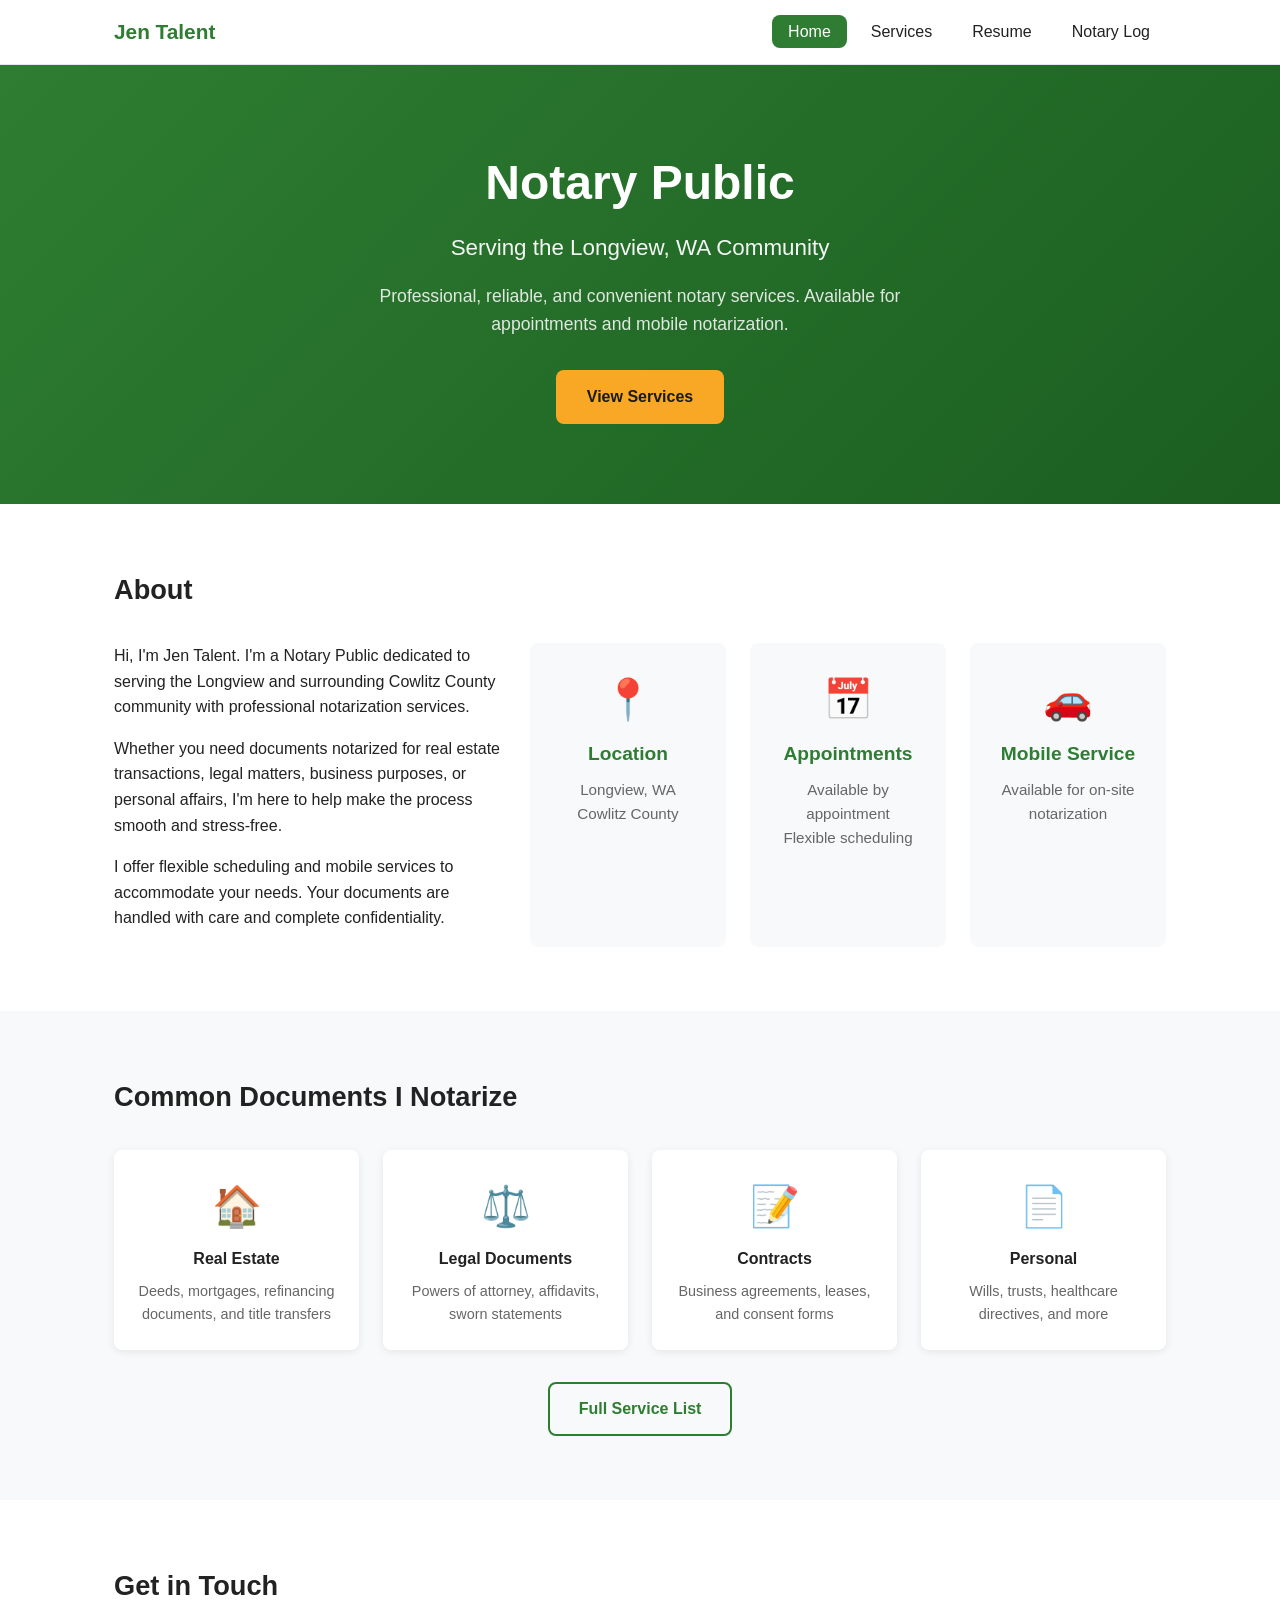
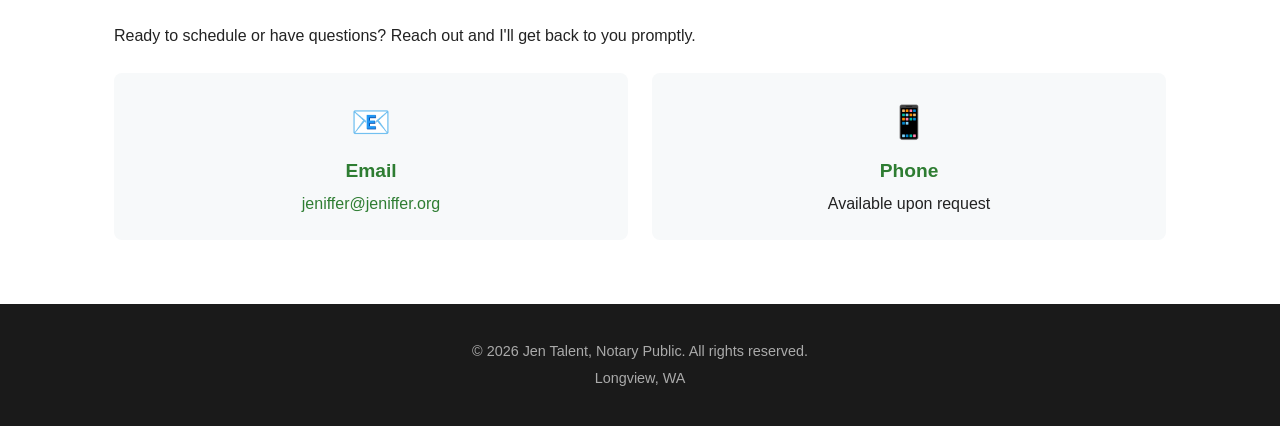
==== index.html @ 775fdb32 "Initial commit: CHANGELOG.md index.html log.html main.js resume.html services.html style.css" ====
<!DOCTYPE html>
<html lang="en">
<head>
  <meta charset="UTF-8">
  <meta name="viewport" content="width=device-width, initial-scale=1.0">
  <title>Jen Talent | Notary Public</title>
  <meta name="description" content="Jen Talent — Notary Public serving the Longview, WA area. Mobile and available appointments.">
  <link rel="stylesheet" href="style.css">
  <link rel="icon" href="data:image/svg+xml,<svg xmlns='http://www.w3.org/2000/svg' viewBox='0 0 100 100'><text y='.9em' font-size='90'>📋</text></svg>">
</head>
<body>
  <header>
    <nav>
      <div class="logo">Jen Talent</div>
      <ul class="nav-links">
        <li><a href="index.html" class="active">Home</a></li>
        <li><a href="services.html">Services</a></li>
        <li><a href="resume.html">Resume</a></li>
        <li><a href="log.html">Notary Log</a></li>
      </ul>
      <button class="mobile-menu-btn" onclick="toggleMobileMenu()">☰</button>
    </nav>
    <ul class="mobile-menu" id="mobileMenu">
      <li><a href="index.html" class="active">Home</a></li>
      <li><a href="services.html">Services</a></li>
      <li><a href="resume.html">Resume</a></li>
      <li><a href="log.html">Notary Log</a></li>
    </ul>
  </header>

  <main>
    <section class="hero">
      <div class="hero-content">
        <h1>Notary Public</h1>
        <p class="tagline">Serving the Longview, WA Community</p>
        <p class="hero-sub">Professional, reliable, and convenient notary services. Available for appointments and mobile notarization.</p>
        <a href="services.html" class="btn btn-primary">View Services</a>
      </div>
    </section>

    <section class="section">
      <div class="container">
        <h2>About</h2>
        <div class="about-grid">
          <div class="about-text">
            <p>Hi, I'm Jen Talent. I'm a Notary Public dedicated to serving the Longview and surrounding Cowlitz County community with professional notarization services.</p>
            <p>Whether you need documents notarized for real estate transactions, legal matters, business purposes, or personal affairs, I'm here to help make the process smooth and stress-free.</p>
            <p>I offer flexible scheduling and mobile services to accommodate your needs. Your documents are handled with care and complete confidentiality.</p>
          </div>
          <div class="about-card">
            <div class="card-icon">📍</div>
            <h3>Location</h3>
            <p>Longview, WA<br>Cowlitz County</p>
          </div>
          <div class="about-card">
            <div class="card-icon">📅</div>
            <h3>Appointments</h3>
            <p>Available by appointment<br>Flexible scheduling</p>
          </div>
          <div class="about-card">
            <div class="card-icon">🚗</div>
            <h3>Mobile Service</h3>
            <p>Available for on-site<br>notarization</p>
          </div>
        </div>
      </div>
    </section>

    <section class="section section-alt">
      <div class="container">
        <h2>Common Documents I Notarize</h2>
        <div class="services-preview">
          <div class="service-item">
            <div class="service-icon">🏠</div>
            <h3>Real Estate</h3>
            <p>Deeds, mortgages, refinancing documents, and title transfers</p>
          </div>
          <div class="service-item">
            <div class="service-icon">⚖️</div>
            <h3>Legal Documents</h3>
            <p>Powers of attorney, affidavits, sworn statements</p>
          </div>
          <div class="service-item">
            <div class="service-icon">📝</div>
            <h3>Contracts</h3>
            <p>Business agreements, leases, and consent forms</p>
          </div>
          <div class="service-item">
            <div class="service-icon">📄</div>
            <h3>Personal</h3>
            <p>Wills, trusts, healthcare directives, and more</p>
          </div>
        </div>
        <div class="cta-center">
          <a href="services.html" class="btn btn-outline">Full Service List</a>
        </div>
      </div>
    </section>

    <section class="section">
      <div class="container">
        <h2>Get in Touch</h2>
        <p class="contact-intro">Ready to schedule or have questions? Reach out and I'll get back to you promptly.</p>
        <div class="contact-cards">
          <div class="contact-card">
            <div class="contact-icon">📧</div>
            <h3>Email</h3>
            <p><a href="mailto:jeniffer@jeniffer.org">jeniffer@jeniffer.org</a></p>
          </div>
          <div class="contact-card">
            <div class="contact-icon">📱</div>
            <h3>Phone</h3>
            <p>Available upon request</p>
          </div>
        </div>
      </div>
    </section>
  </main>

  <footer>
    <div class="container">
      <p>&copy; 2026 Jen Talent, Notary Public. All rights reserved.</p>
      <p>Longview, WA</p>
    </div>
  </footer>

  <script src="main.js"></script>
  <script>
    function toggleMobileMenu() {
      document.getElementById('mobileMenu').classList.toggle('show');
    }
  </script>
</body>
</html>
---- style.css ----
/* === Reset & Base === */
* { box-sizing: border-box; margin: 0; padding: 0; }

:root {
  --primary: #2e7d32;
  --primary-dark: #1b5e20;
  --accent: #f9a825;
  --bg: #ffffff;
  --bg-alt: #f7f9fa;
  --text: #222;
  --text-light: #666;
  --border: #e2e8f0;
  --radius: 8px;
  --shadow: 0 2px 8px rgba(0,0,0,0.08);
}

body {
  font-family: -apple-system, BlinkMacSystemFont, 'Segoe UI', Roboto, Oxygen, Ubuntu, sans-serif;
  line-height: 1.6;
  color: var(--text);
  background: var(--bg);
}

/* === Typography === */
h1 { font-size: 2.2rem; font-weight: 700; }
h2 { font-size: 1.7rem; margin-bottom: 1rem; color: var(--text); }
h3 { font-size: 1.2rem; margin-bottom: 0.5rem; }
p { margin-bottom: 1rem; }
a { color: var(--primary); text-decoration: none; }
a:hover { text-decoration: underline; }

.link-inline { text-decoration: underline; }

/* === Layout === */
.container {
  max-width: 1100px;
  margin: 0 auto;
  padding: 0 1.5rem;
}

.section { padding: 4rem 0; }
.section-alt { background: var(--bg-alt); }

/* === Header / Nav === */
header {
  background: var(--bg);
  border-bottom: 1px solid var(--border);
  position: sticky;
  top: 0;
  z-index: 100;
}

nav {
  max-width: 1100px;
  margin: 0 auto;
  padding: 0 1.5rem;
  display: flex;
  align-items: center;
  justify-content: space-between;
  height: 64px;
}

.logo {
  font-size: 1.3rem;
  font-weight: 700;
  color: var(--primary);
}

.nav-links {
  display: flex;
  list-style: none;
  gap: 0.5rem;
}

.nav-links a {
  padding: 0.5rem 1rem;
  border-radius: var(--radius);
  color: var(--text);
  font-weight: 500;
  transition: all 0.2s;
}

.nav-links a:hover { background: var(--bg-alt); text-decoration: none; }
.nav-links a.active { background: var(--primary); color: white; }

.mobile-menu-btn {
  display: none;
  background: none;
  border: none;
  font-size: 1.5rem;
  cursor: pointer;
  padding: 0.5rem;
}

.mobile-menu {
  display: none;
  list-style: none;
  background: var(--bg);
  border-top: 1px solid var(--border);
  padding: 0.5rem 1.5rem;
}

.mobile-menu.show { display: block; }
.mobile-menu a {
  display: block;
  padding: 0.75rem 0;
  color: var(--text);
  border-bottom: 1px solid var(--border);
}
.mobile-menu a.active { color: var(--primary); font-weight: 600; }

/* === Hero === */
.hero {
  background: linear-gradient(135deg, var(--primary) 0%, var(--primary-dark) 100%);
  color: white;
  padding: 5rem 0;
  text-align: center;
}

.hero-content { max-width: 700px; margin: 0 auto; }
.hero h1 { font-size: 3rem; margin-bottom: 0.5rem; color: white; }
.tagline {
  font-size: 1.4rem;
  font-weight: 300;
  opacity: 0.95;
  margin-bottom: 1rem;
}
.hero-sub {
  font-size: 1.1rem;
  opacity: 0.85;
  margin-bottom: 2rem;
  max-width: 550px;
  margin-left: auto;
  margin-right: auto;
}

/* === Buttons === */
.btn {
  display: inline-block;
  padding: 0.75rem 1.8rem;
  border-radius: var(--radius);
  font-size: 1rem;
  font-weight: 600;
  cursor: pointer;
  transition: all 0.2s;
  border: 2px solid transparent;
}

.btn-primary {
  background: var(--accent);
  color: #1a1a1a;
}
.btn-primary:hover {
  background: #b8921f;
  text-decoration: none;
  transform: translateY(-1px);
}

.btn-outline {
  background: transparent;
  border-color: var(--primary);
  color: var(--primary);
}
.btn-outline:hover {
  background: var(--primary);
  color: white;
  text-decoration: none;
}

/* === Cards === */
.about-grid {
  display: grid;
  grid-template-columns: 2fr 1fr 1fr 1fr;
  gap: 1.5rem;
  margin-top: 2rem;
}

.about-card {
  background: var(--bg-alt);
  padding: 1.5rem;
  border-radius: var(--radius);
  text-align: center;
}

.card-icon { font-size: 2.5rem; margin-bottom: 0.5rem; }
.about-card h3 { color: var(--primary); }
.about-card p { margin: 0; color: var(--text-light); font-size: 0.95rem; }

.services-preview {
  display: grid;
  grid-template-columns: repeat(4, 1fr);
  gap: 1.5rem;
  margin: 2rem 0;
}

.service-item {
  text-align: center;
  padding: 1.5rem;
  background: var(--bg);
  border-radius: var(--radius);
  box-shadow: var(--shadow);
}

.service-icon { font-size: 2.5rem; margin-bottom: 0.5rem; }
.service-item h3 { font-size: 1rem; margin-bottom: 0.5rem; }
.service-item p { font-size: 0.9rem; color: var(--text-light); margin: 0; }

.cta-center { text-align: center; margin-top: 2rem; }

/* === Services Page === */
.page-header {
  background: linear-gradient(135deg, var(--primary) 0%, var(--primary-dark) 100%);
  color: white;
  padding: 3rem 0;
  text-align: center;
}
.page-header h1 { color: white; margin-bottom: 0.5rem; }
.page-subtitle { font-size: 1.1rem; opacity: 0.85; }

.section-intro { font-size: 1.1rem; color: var(--text-light); max-width: 700px; margin-bottom: 2rem; }

.services-grid {
  display: grid;
  grid-template-columns: repeat(3, 1fr);
  gap: 1.5rem;
}

.service-card {
  background: var(--bg-alt);
  padding: 1.5rem;
  border-radius: var(--radius);
}

.service-card-icon { font-size: 2rem; margin-bottom: 0.75rem; }
.service-card h3 { color: var(--primary); margin-bottom: 0.75rem; }
.service-card ul {
  list-style: none;
  font-size: 0.95rem;
  color: var(--text-light);
}
.service-card li { padding: 0.25rem 0; border-bottom: 1px solid var(--border); }
.service-card li:last-child { border-bottom: none; }

/* === Notary Types === */
.notary-types {
  display: grid;
  grid-template-columns: repeat(2, 1fr);
  gap: 1.5rem;
  margin-top: 2rem;
}

.notary-type {
  padding: 1.5rem;
  background: var(--bg);
  border-radius: var(--radius);
  border-left: 4px solid var(--accent);
}
.notary-type h3 { color: var(--primary); margin-bottom: 0.5rem; }
.notary-type p { margin: 0; font-size: 0.95rem; color: var(--text-light); }

/* === Resume === */
.resume-header {
  border-bottom: 2px solid var(--border);
  padding-bottom: 1.5rem;
  margin-bottom: 2rem;
}
.resume-header h2 { margin-bottom: 0.5rem; }
.resume-contact a { color: var(--primary); }

.resume-section { margin-bottom: 2.5rem; }
.resume-section h3 { color: var(--primary); margin-bottom: 1rem; padding-bottom: 0.5rem; border-bottom: 1px solid var(--border); }

.credential-card {
  display: flex;
  gap: 1rem;
  padding: 1rem;
  background: var(--bg-alt);
  border-radius: var(--radius);
  margin-bottom: 1rem;
}
.credential-icon { font-size: 1.8rem; }
.credential-card h4 { margin-bottom: 0.25rem; }
.credential-detail { color: var(--text-light); margin: 0.25rem 0; font-size: 0.95rem; }
.credential-meta { font-size: 0.85rem; color: #888; margin: 0; }

.exp-block, .edu-block { margin-bottom: 1.5rem; }
.exp-block h4, .edu-block h4 { margin-bottom: 0.25rem; }
.exp-date, .exp-block + p { font-size: 0.9rem; color: var(--text-light); margin-bottom: 0.5rem; }
.exp-block ul { margin-left: 1.5rem; font-size: 0.95rem; }
.exp-block li { margin-bottom: 0.25rem; }

.skills-grid { display: flex; flex-wrap: wrap; gap: 0.75rem; }
.skill-tag {
  background: var(--primary);
  color: white;
  padding: 0.4rem 1rem;
  border-radius: 20px;
  font-size: 0.9rem;
  font-weight: 500;
}

.membership-list { margin-left: 1.5rem; }
.membership-list li { margin-bottom: 0.5rem; }

.resume-note { font-size: 0.9rem; color: var(--text-light); margin-top: 0.5rem; }
.resume-note:before { content: "💡 "; }

/* === Contact Cards === */
.contact-intro { margin-bottom: 1.5rem; }
.contact-cards { display: flex; gap: 1.5rem; }
.contact-card {
  flex: 1;
  padding: 1.5rem;
  background: var(--bg-alt);
  border-radius: var(--radius);
  text-align: center;
}
.contact-icon { font-size: 2rem; margin-bottom: 0.5rem; }
.contact-card h3 { margin-bottom: 0.25rem; color: var(--primary); }
.contact-card p { margin: 0; }

/* === Footer === */
footer {
  background: #1a1a1a;
  color: #aaa;
  padding: 2rem 0;
  text-align: center;
  font-size: 0.9rem;
}
footer p { margin: 0.25rem 0; }

/* === Responsive === */
@media (max-width: 768px) {
  .nav-links { display: none; }
  .mobile-menu-btn { display: block; }
  
  .hero h1 { font-size: 2.2rem; }
  .hero { padding: 3rem 0; }
  
  .about-grid { grid-template-columns: 1fr; }
  .services-preview { grid-template-columns: repeat(2, 1fr); }
  .services-grid { grid-template-columns: 1fr; }
  .notary-types { grid-template-columns: 1fr; }
  .contact-cards { flex-direction: column; }
}

@media (max-width: 480px) {
  .services-preview { grid-template-columns: 1fr; }
  .hero h1 { font-size: 1.8rem; }
  .tagline { font-size: 1.1rem; }
}
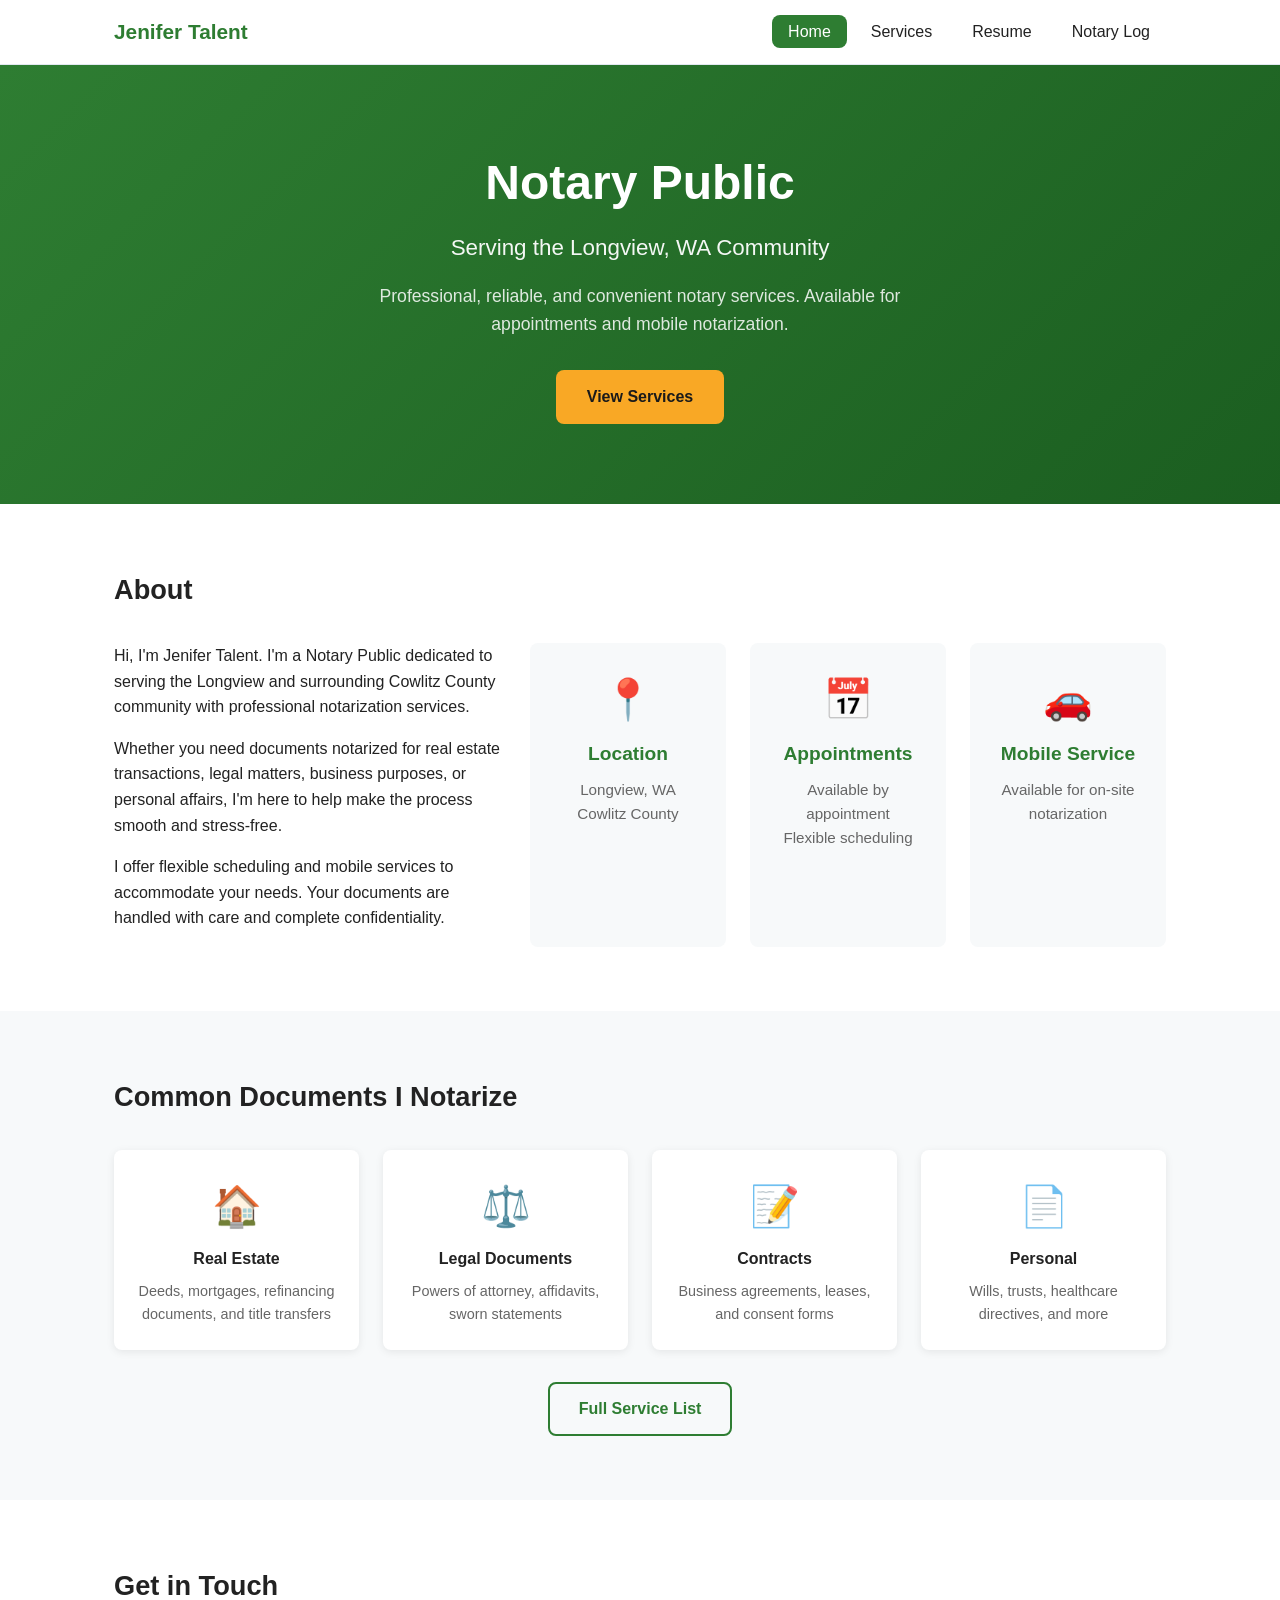
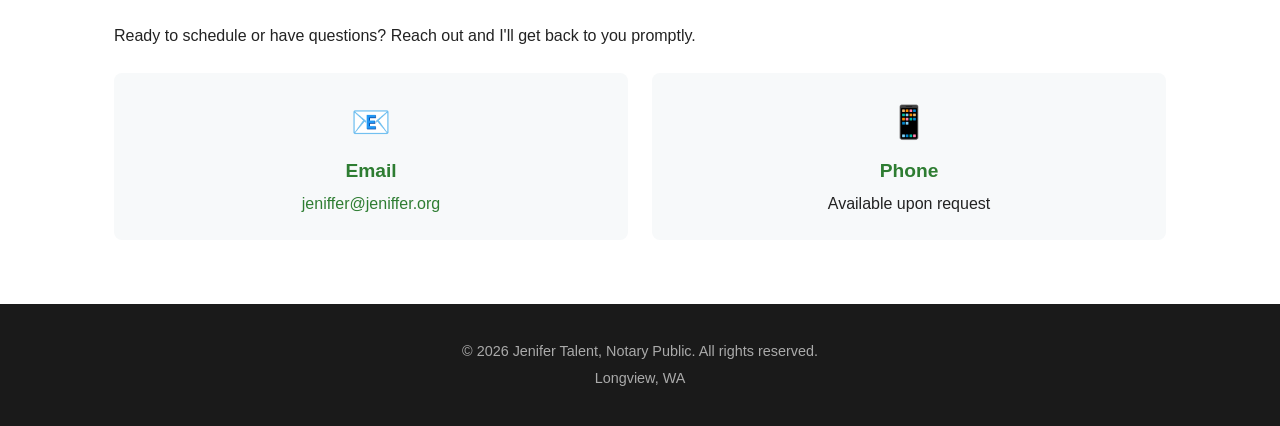
==== commit 5106de05: "chore(site): canonicalize name + email; fix resume phone, div nesting, and typos - All pages now use" ====
--- a/index.html
+++ b/index.html
@@ -3,15 +3,15 @@
 <head>
   <meta charset="UTF-8">
   <meta name="viewport" content="width=device-width, initial-scale=1.0">
-  <title>Jen Talent | Notary Public</title>
-  <meta name="description" content="Jen Talent — Notary Public serving the Longview, WA area. Mobile and available appointments.">
+  <title>Jenifer Talent | Notary Public</title>
+  <meta name="description" content="Jenifer Talent — Notary Public serving the Longview, WA area. Mobile and available appointments.">
   <link rel="stylesheet" href="style.css">
   <link rel="icon" href="data:image/svg+xml,<svg xmlns='http://www.w3.org/2000/svg' viewBox='0 0 100 100'><text y='.9em' font-size='90'>📋</text></svg>">
 </head>
 <body>
   <header>
     <nav>
-      <div class="logo">Jen Talent</div>
+      <div class="logo">Jenifer Talent</div>
       <ul class="nav-links">
         <li><a href="index.html" class="active">Home</a></li>
         <li><a href="services.html">Services</a></li>
@@ -43,7 +43,7 @@
         <h2>About</h2>
         <div class="about-grid">
           <div class="about-text">
-            <p>Hi, I'm Jen Talent. I'm a Notary Public dedicated to serving the Longview and surrounding Cowlitz County community with professional notarization services.</p>
+            <p>Hi, I'm Jenifer Talent. I'm a Notary Public dedicated to serving the Longview and surrounding Cowlitz County community with professional notarization services.</p>
             <p>Whether you need documents notarized for real estate transactions, legal matters, business purposes, or personal affairs, I'm here to help make the process smooth and stress-free.</p>
             <p>I offer flexible scheduling and mobile services to accommodate your needs. Your documents are handled with care and complete confidentiality.</p>
           </div>
@@ -119,7 +119,7 @@
 
   <footer>
     <div class="container">
-      <p>&copy; 2026 Jen Talent, Notary Public. All rights reserved.</p>
+      <p>&copy; 2026 Jenifer Talent, Notary Public. All rights reserved.</p>
       <p>Longview, WA</p>
     </div>
   </footer>
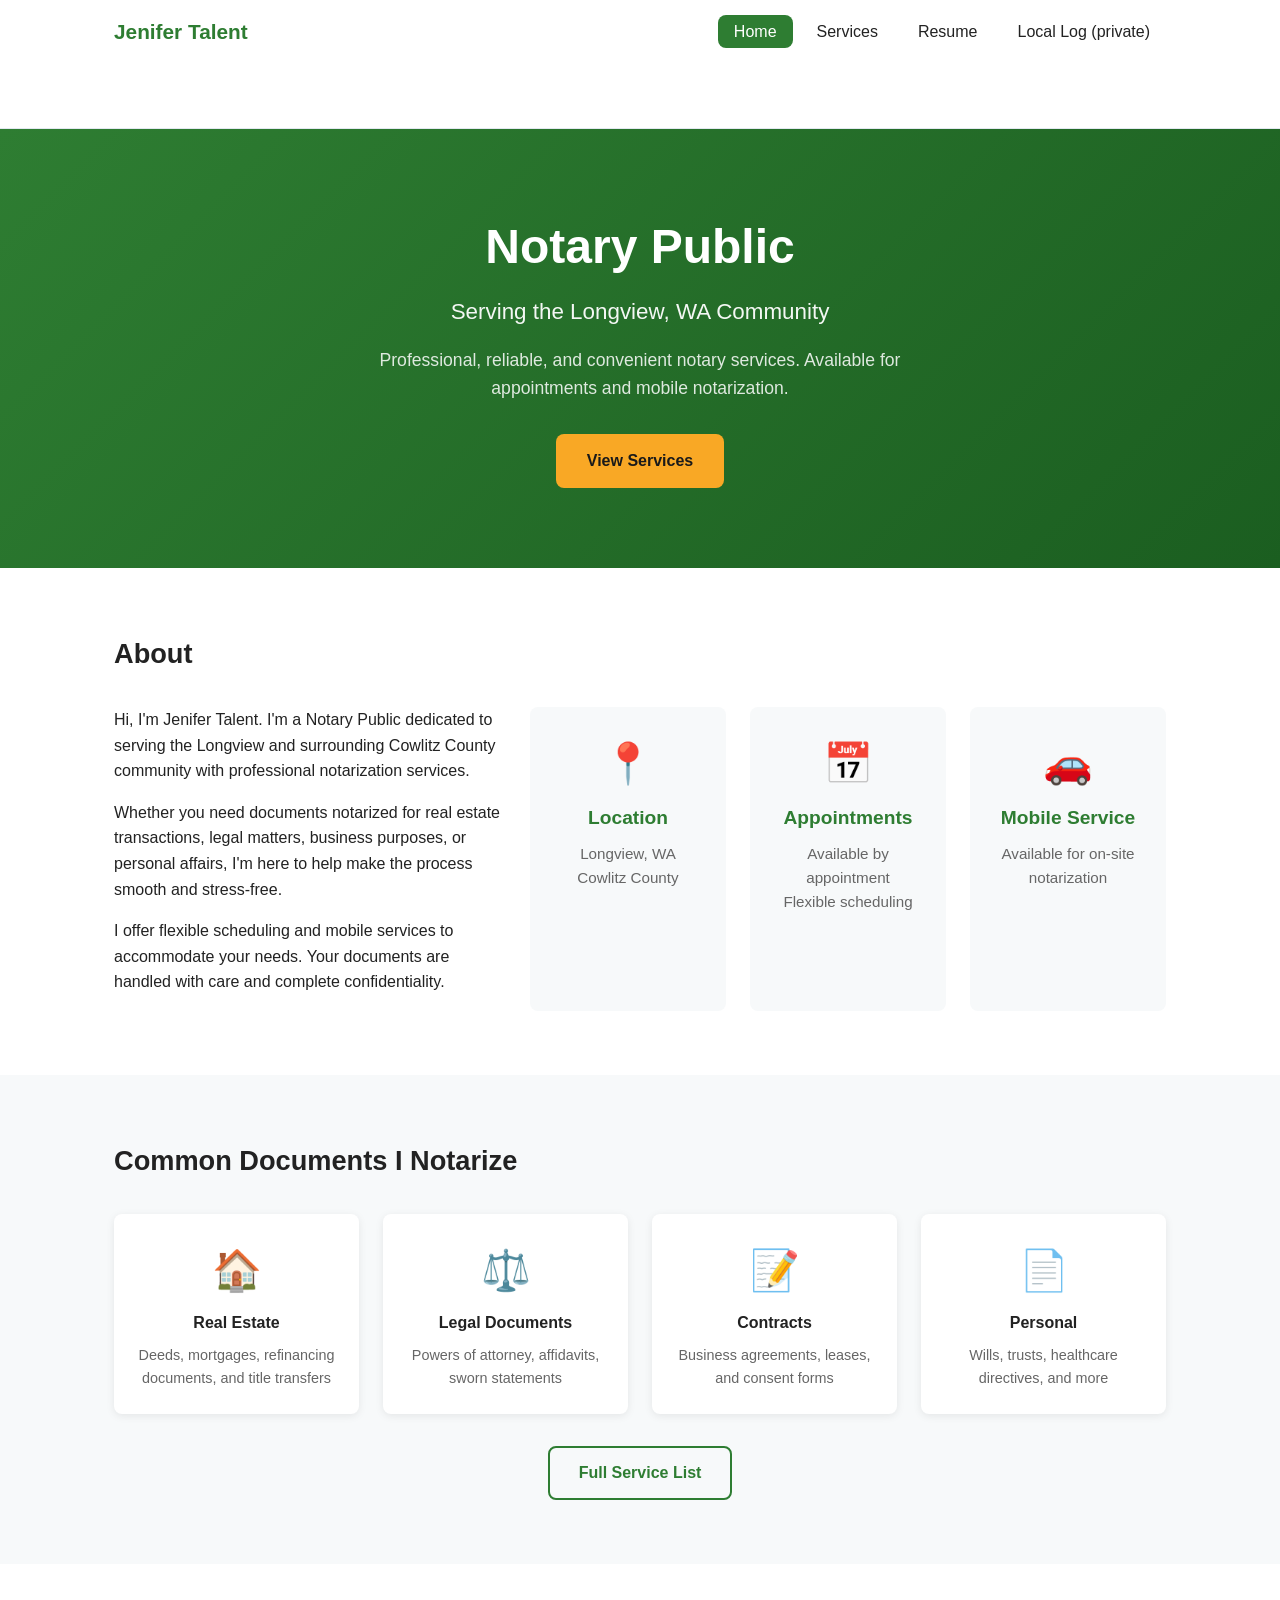
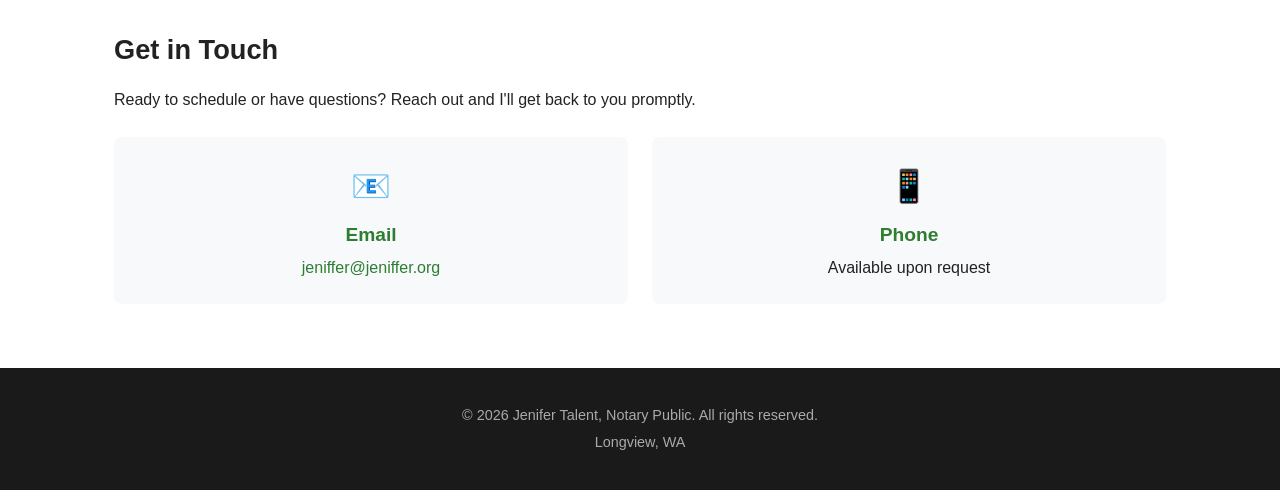
==== commit 74e88607: "fix(log): close two data-loss paths in the notary log, plus a11y and real-world failure modes The no" ====
--- a/index.html
+++ b/index.html
@@ -1,10 +1,69 @@
 <!DOCTYPE html>
-<html lang="en">
+<html lang="en" class="no-js">
 <head>
+  <script>document.documentElement.classList.remove('no-js');document.documentElement.classList.add('js');</script>
   <meta charset="UTF-8">
   <meta name="viewport" content="width=device-width, initial-scale=1.0">
   <title>Jenifer Talent | Notary Public</title>
   <meta name="description" content="Jenifer Talent — Notary Public serving the Longview, WA area. Mobile and available appointments.">
+  <link rel="canonical" href="https://www.jentalent.com/index.html">
+
+  <!-- Open Graph -->
+  <meta property="og:title" content="Jenifer Talent | Notary Public">
+  <meta property="og:description" content="Jenifer Talent — Notary Public serving the Longview, WA area. Mobile and available appointments.">
+  <meta property="og:type" content="website">
+  <meta property="og:url" content="https://www.jentalent.com/index.html">
+  <meta property="og:site_name" content="Jenifer Talent, Notary Public">
+  <meta property="og:locale" content="en_US">
+  <!-- TODO: add og:image once a 1200x630 PNG is published. Example: -->
+  <!-- <meta property="og:image" content="https://www.jentalent.com/og-image.png"> -->
+
+  <!-- Twitter Card -->
+  <meta name="twitter:card" content="summary">
+  <meta name="twitter:title" content="Jenifer Talent | Notary Public">
+  <meta name="twitter:description" content="Jenifer Talent — Notary Public serving the Longview, WA area. Mobile and available appointments.">
+
+  <!-- Structured data: LocalBusiness for the notary practice -->
+  <script type="application/ld+json">
+  {
+    "@context": "https://schema.org",
+    "@type": "LocalBusiness",
+    "name": "Jenifer Talent, Notary Public",
+    "url": "https://www.jentalent.com/",
+    "email": "jeniffer@jeniffer.org",
+    "address": {
+      "@type": "PostalAddress",
+      "addressLocality": "Longview",
+      "addressRegion": "WA",
+      "addressCountry": "US",
+      "postalCode": "98632"
+    },
+    "areaServed": [
+      { "@type": "City", "name": "Longview" },
+      { "@type": "City", "name": "Kelso" },
+      { "@type": "City", "name": "Castle Rock" },
+      { "@type": "AdministrativeArea", "name": "Cowlitz County" }
+    ],
+    "knowsAbout": [
+      "Notarization",
+      "Real estate documents",
+      "Jurat",
+      "Acknowledgement",
+      "Loan signing",
+      "Affidavits",
+      "Mobile notary"
+    ],
+    "openingHoursSpecification": [
+      {
+        "@type": "OpeningHoursSpecification",
+        "dayOfWeek": ["Monday", "Tuesday", "Wednesday", "Thursday", "Friday"],
+        "opens": "09:00",
+        "closes": "17:00"
+      }
+    ],
+    "priceRange": "$$"
+  }
+  </script>
   <link rel="stylesheet" href="style.css">
   <link rel="icon" href="data:image/svg+xml,<svg xmlns='http://www.w3.org/2000/svg' viewBox='0 0 100 100'><text y='.9em' font-size='90'>📋</text></svg>">
 </head>
@@ -16,16 +75,18 @@
         <li><a href="index.html" class="active">Home</a></li>
         <li><a href="services.html">Services</a></li>
         <li><a href="resume.html">Resume</a></li>
-        <li><a href="log.html">Notary Log</a></li>
+        <li><a href="log.html" class="log-nav-link">Local Log (private)</a></li>
       </ul>
-      <button class="mobile-menu-btn" onclick="toggleMobileMenu()">☰</button>
+      <button type="button" class="mobile-menu-btn" aria-label="Toggle navigation menu" aria-expanded="false" aria-controls="mobileMenu">☰</button>
     </nav>
-    <ul class="mobile-menu" id="mobileMenu">
+    <nav aria-label="Primary (mobile)" class="mobile-menu-nav">
+      <ul class="mobile-menu" id="mobileMenu">
       <li><a href="index.html" class="active">Home</a></li>
       <li><a href="services.html">Services</a></li>
       <li><a href="resume.html">Resume</a></li>
-      <li><a href="log.html">Notary Log</a></li>
-    </ul>
+      <li><a href="log.html" class="log-nav-link">Local Log (private)</a></li>
+      </ul>
+    </nav>
   </header>
 
   <main>
@@ -125,10 +186,5 @@
   </footer>
 
   <script src="main.js"></script>
-  <script>
-    function toggleMobileMenu() {
-      document.getElementById('mobileMenu').classList.toggle('show');
-    }
-  </script>
 </body>
 </html>
--- a/style.css
+++ b/style.css
@@ -29,8 +29,6 @@
 a { color: var(--primary); text-decoration: none; }
 a:hover { text-decoration: underline; }
 
-.link-inline { text-decoration: underline; }
-
 /* === Layout === */
 .container {
   max-width: 1100px;
@@ -77,7 +75,7 @@
   border-radius: var(--radius);
   color: var(--text);
   font-weight: 500;
-  transition: all 0.2s;
+  transition: color 0.2s, background-color 0.2s;
 }
 
 .nav-links a:hover { background: var(--bg-alt); text-decoration: none; }
@@ -92,6 +90,8 @@
   padding: 0.5rem;
 }
 
+.mobile-menu-nav { display: block; }
+
 .mobile-menu {
   display: none;
   list-style: none;
@@ -100,7 +100,13 @@
   padding: 0.5rem 1.5rem;
 }
 
-.mobile-menu.show { display: block; }
+/* With JS, the menu is controlled by the toggle button and starts closed.
+   Without JS, the menu is a plain list of links and is always visible, so
+   a mobile visitor with scripting disabled still has navigation. */
+.js .mobile-menu { display: none; }
+.js .mobile-menu.show { display: block; }
+.no-js .mobile-menu { display: block; }
+.no-js .mobile-menu-btn { display: none !important; }
 .mobile-menu a {
   display: block;
   padding: 0.75rem 0;
@@ -142,7 +148,8 @@
   font-size: 1rem;
   font-weight: 600;
   cursor: pointer;
-  transition: all 0.2s;
+  font-family: inherit;
+  transition: color 0.2s, background-color 0.2s, transform 0.2s, box-shadow 0.2s;
   border: 2px solid transparent;
 }
 
@@ -270,21 +277,14 @@
 .resume-section { margin-bottom: 2.5rem; }
 .resume-section h3 { color: var(--primary); margin-bottom: 1rem; padding-bottom: 0.5rem; border-bottom: 1px solid var(--border); }
 
-.credential-card {
-  display: flex;
-  gap: 1rem;
-  padding: 1rem;
-  background: var(--bg-alt);
-  border-radius: var(--radius);
-  margin-bottom: 1rem;
-}
-.credential-icon { font-size: 1.8rem; }
-.credential-card h4 { margin-bottom: 0.25rem; }
-.credential-detail { color: var(--text-light); margin: 0.25rem 0; font-size: 0.95rem; }
-.credential-meta { font-size: 0.85rem; color: #888; margin: 0; }
-
-.exp-block, .edu-block { margin-bottom: 1.5rem; }
-.exp-block h4, .edu-block h4 { margin-bottom: 0.25rem; }
+/* NOTE: the credential-card / credential-icon / credential-detail /
+   credential-meta / edu-block / membership-list / resume-note rules that
+   used to live here had no matching markup in any page. They were removed
+   on 2026-11-21. If the credential cards come back, use var(--text-light)
+   (#666, 5.45:1 on white) rather than #888, which failed WCAG AA at 3.54:1. */
+
+.exp-block { margin-bottom: 1.5rem; }
+.exp-block h4 { margin-bottom: 0.25rem; }
 .exp-date, .exp-block + p { font-size: 0.9rem; color: var(--text-light); margin-bottom: 0.5rem; }
 .exp-block ul { margin-left: 1.5rem; font-size: 0.95rem; }
 .exp-block li { margin-bottom: 0.25rem; }
@@ -299,12 +299,6 @@
   font-weight: 500;
 }
 
-.membership-list { margin-left: 1.5rem; }
-.membership-list li { margin-bottom: 0.5rem; }
-
-.resume-note { font-size: 0.9rem; color: var(--text-light); margin-top: 0.5rem; }
-.resume-note:before { content: "💡 "; }
-
 /* === Contact Cards === */
 .contact-intro { margin-bottom: 1.5rem; }
 .contact-cards { display: flex; gap: 1.5rem; }
@@ -329,14 +323,239 @@
 }
 footer p { margin: 0.25rem 0; }
 
-/* === Responsive === */
+/* === Notary Log === */
+/* Restored from the inline <style> block that lived in log.html until
+   ed55dd8 ("fix(log): extract broken inline script into log.js") removed it
+   without moving the rules into this file. Do not re-add an inline <style>
+   to log.html — the log page's styles belong here. */
+
+.log-info {
+  display: flex;
+  align-items: center;
+  gap: 1rem;
+  padding: 1rem;
+  background: #e8f5e9;
+  border-radius: 8px;
+  margin-bottom: 1.5rem;
+}
+.log-info-icon { font-size: 1.5rem; }
+.log-info p { margin: 0; font-size: 0.9rem; color: #2e7d32; }
+
+.log-controls {
+  display: flex;
+  gap: 1rem;
+  margin-bottom: 1rem;
+  flex-wrap: wrap;
+}
+.search-box { flex: 1; min-width: 200px; }
+.search-box input {
+  width: 100%;
+  padding: 0.6rem;
+  border: 1px solid #ddd;
+  border-radius: 6px;
+  font-size: 1rem;
+  font-family: inherit;
+}
+.log-buttons { display: flex; gap: 0.5rem; flex-wrap: wrap; }
+
+.log-stats {
+  display: flex;
+  gap: 1rem;
+  margin-bottom: 1.5rem;
+  flex-wrap: wrap;
+}
+.stat-box { flex: 1 1 140px; min-width: 0; }
+.stat-box {
+  background: #f5f5f5;
+  padding: 1rem 1.5rem;
+  border-radius: 8px;
+  text-align: center;
+}
+.stat-number { font-size: 2rem; font-weight: bold; color: #333; }
+.stat-label { display: block; font-size: 0.85rem; color: #666; }
+
+.log-table-container { overflow-x: auto; }
+.log-table { width: 100%; border-collapse: collapse; }
+.log-table th, .log-table td {
+  padding: 0.75rem;
+  text-align: left;
+  border-bottom: 1px solid #eee;
+}
+.log-table th { background: #f9f9f9; font-weight: 600; }
+.log-table tr:hover { background: #f5f5f5; }
+
+.empty-state {
+  text-align: center;
+  padding: 3rem;
+  color: #666;
+}
+
+.btn-small {
+  padding: 0.3rem 0.7rem;
+  font-size: 0.85rem;
+  border: 1px solid #ddd;
+  background: white;
+  border-radius: 4px;
+  cursor: pointer;
+  font-family: inherit;
+}
+.btn-small:hover { background: #f0f0f0; }
+.btn-small.btn-danger { color: #c62828; border-color: #ef9a9a; }
+.btn-small.btn-danger:hover { background: #ffebee; }
+
+.modal {
+  display: none;
+  position: fixed;
+  top: 0; left: 0; right: 0; bottom: 0;
+  background: rgba(0,0,0,0.5);
+  z-index: 1000;
+  align-items: center;
+  justify-content: center;
+}
+.modal.show { display: flex; }
+.modal-content {
+  background: white;
+  padding: 2rem;
+  border-radius: 12px;
+  max-width: 500px;
+  width: 90%;
+  max-height: 90vh;
+  overflow-y: auto;
+}
+.modal-header { display: flex; justify-content: space-between; align-items: center; margin-bottom: 1.5rem; }
+.modal-close { background: none; border: none; font-size: 1.5rem; cursor: pointer; }
+
+.form-group { margin-bottom: 1rem; }
+.form-group label { display: block; margin-bottom: 0.3rem; font-weight: 600; }
+.form-group input, .form-group select, .form-group textarea {
+  width: 100%;
+  padding: 0.6rem;
+  border: 1px solid #ddd;
+  border-radius: 6px;
+  font-size: 1rem;
+  font-family: inherit;
+}
+.form-actions { display: flex; gap: 0.5rem; justify-content: flex-end; margin-top: 1.5rem; flex-wrap: wrap; }
+
+/* Keep the page behind the modal from scrolling while the dialog is open. */
+body.modal-open { overflow: hidden; }
+
+/* Visually hidden, still announced by screen readers. */
+.visually-hidden {
+  position: absolute;
+  width: 1px;
+  height: 1px;
+  margin: -1px;
+  padding: 0;
+  overflow: hidden;
+  clip: rect(0 0 0 0);
+  clip-path: inset(50%);
+  white-space: nowrap;
+  border: 0;
+}
+
+/* === Accessibility === */
+
+/* The stylesheet had no :focus rules at all, so focus indication was
+   whatever the UA default happened to be. Several controls set
+   border:none / background:none, which left them with almost nothing. */
+:focus-visible {
+  outline: 3px solid var(--primary);
+  outline-offset: 2px;
+  border-radius: 2px;
+}
+
+/* One combined live region instead of two competing stat boxes. */
+
+@media (prefers-reduced-motion: reduce) {
+  *,
+  *::before,
+  *::after {
+    animation-duration: 0.01ms !important;
+    animation-iteration-count: 1 !important;
+    transition-duration: 0.01ms !important;
+    scroll-behavior: auto !important;
+  }
+}
+
+/* === Notary Log components === */
+
+.corrupt-banner {
+  padding: 1rem;
+  margin-bottom: 1.5rem;
+  background: #fff3e0;
+  border: 1px solid #ffb74d;
+  border-left: 4px solid #ef6c00;
+  border-radius: var(--radius);
+}
+.corrupt-banner strong { color: #8c3d00; }
+.corrupt-banner p { margin: 0.25rem 0 0; font-size: 0.9rem; color: #6b3200; }
+
+.form-error {
+  padding: 0.6rem 0.75rem;
+  margin-bottom: 1rem;
+  background: #ffebee;
+  border: 1px solid #ef9a9a;
+  border-radius: 6px;
+  color: #b71c1c;
+  font-size: 0.9rem;
+}
+
+.btn-danger-text { color: #c62828; }
+.btn-danger-text:hover {
+  background: #ffebee;
+  border-color: #c62828;
+  color: #8e0000;
+}
+
+/* === Print === */
+/* Printing the log is a plausible notarial workflow — strip the chrome
+   so what comes out of the printer is the table, not the website. */
+@media print {
+  header,
+  footer,
+  .page-header,
+  .log-controls,
+  .log-info,
+  .corrupt-banner,
+  .form-actions,
+  #entryModal,
+  .search-box,
+  .modal {
+    display: none !important;
+  }
+
+  body {
+    background: #fff;
+    color: #000;
+    font-size: 11pt;
+  }
+
+  .section { padding: 0; }
+  .container { max-width: none; padding: 0; }
+  .log-table-container { overflow-x: visible; }
+  .log-table th, .log-table td { padding: 0.25rem 0.4rem; }
+  .log-table tr { page-break-inside: avoid; }
+  .stat-box { border: 1px solid #999; }
+
+  /* Keep the action column from printing as an empty column. */
+  .log-table th:last-child,
+  .log-table td:last-child { display: none; }
+
+  a[href]::after { content: ""; }
+}
+
 @media (max-width: 768px) {
   .nav-links { display: none; }
   .mobile-menu-btn { display: block; }
-  
+
+  /* Without JS there is no toggle button, so the link list must show. */
+  .no-js .mobile-menu-btn { display: none; }
+  .no-js .mobile-menu { display: block; }
+
   .hero h1 { font-size: 2.2rem; }
   .hero { padding: 3rem 0; }
-  
+
   .about-grid { grid-template-columns: 1fr; }
   .services-preview { grid-template-columns: repeat(2, 1fr); }
   .services-grid { grid-template-columns: 1fr; }
